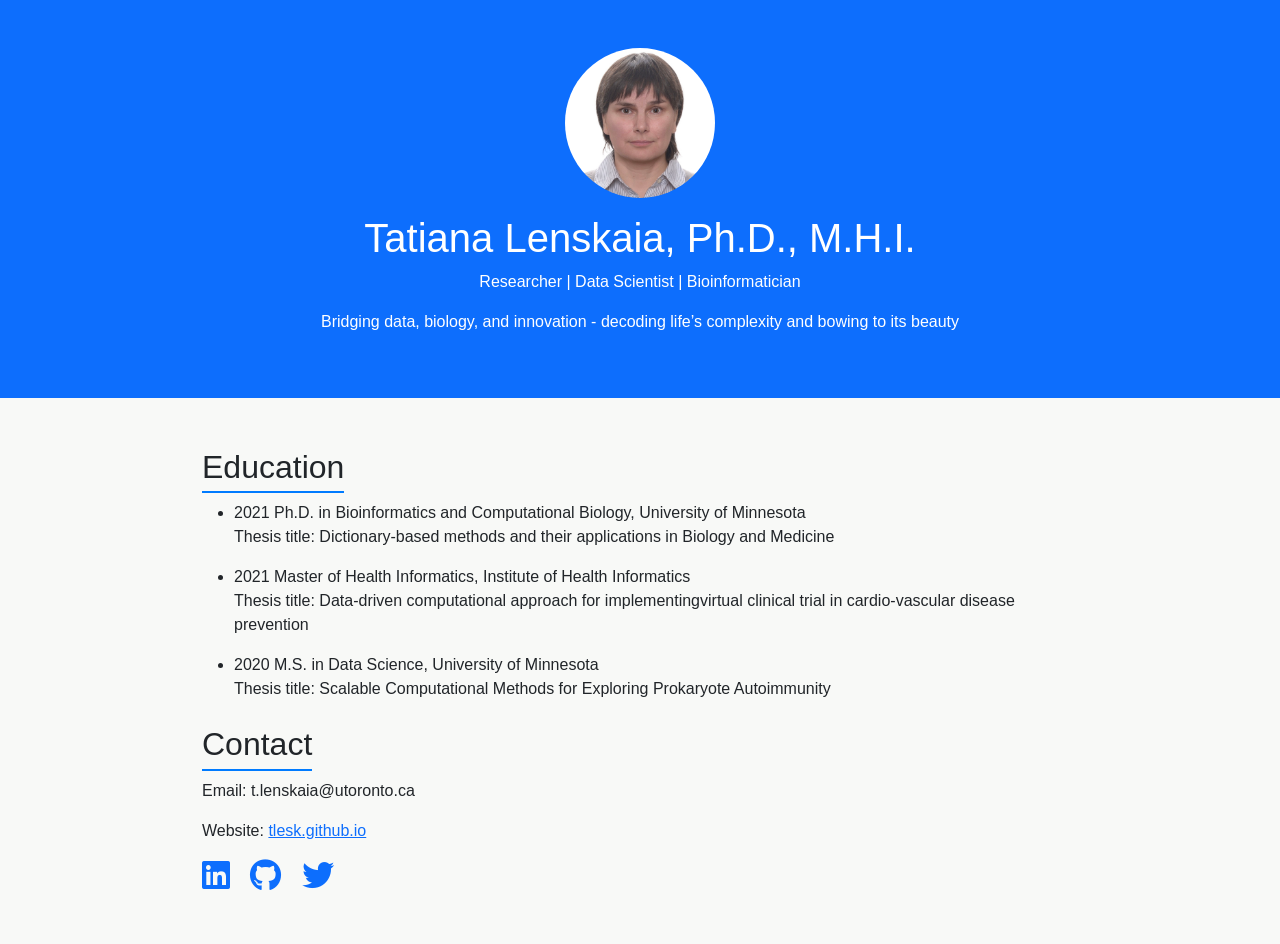
==== edu.html @ b271a707 "Update edu.html" ====
<!DOCTYPE html>
<html lang="en">
<head>
    <meta charset="UTF-8">
    <meta name="viewport" content="width=device-width, initial-scale=1.0">
    <title>Research CV</title>
    <link rel="stylesheet" href="https://cdnjs.cloudflare.com/ajax/libs/bootstrap/5.3.0/css/bootstrap.min.css">
    <link rel="stylesheet" href="https://cdnjs.cloudflare.com/ajax/libs/font-awesome/6.4.2/css/all.min.css">
    <style>
        body {
            font-family: 'Arial', sans-serif;
            background-color: #f8f9f7;
        }
        .container {
            max-width: 900px;
            margin: 50px auto;
        }
        .profile-img {
            width: 150px;
            height: 150px;
            border-radius: 50%;
            object-fit: cover;
        }
        .section-title {
            border-bottom: 2px solid #007bff;
            display: inline-block;
            padding-bottom: 5px;
        }
    </style>
</head>
<body>
    <header class="bg-primary text-white text-center py-5">
        <img src="tl_image.jpg" alt="Profile Image" class="profile-img">
        <h1 class="mt-3">Tatiana Lenskaia, Ph.D., M.H.I.</h1>
        <p>Researcher | Data Scientist | Bioinformatician</p>
	<p></>
	<p>Bridging data, biology, and innovation - decoding life’s complexity and bowing to its beauty</p>
    </header>
    
    <div class="container">
      <!--
        <section class="mt-4">
            <h2 class="section-title">About Me</h2>
            <p>Experienced Data Scientist and Bioinformatician with a strong interest in uncovering patterns in biomedical data through computation. My work experience spans computational biology, virology, plant pathology, multiomics, mathematics, computer science,  artificial intelligence, and health informatics, always driven by curiosity and a passion for interdisciplinary collaboration. Teaching computer science and bioinformatics has been just as rewarding as research - I enjoy making complex concepts approachable and engaging and inspiring others to experience and explore diverse facets of  life and science.</p>
        </section>
    -->
        <section class="mt-4">
            <h2 class="section-title">Education</h2>
            <ul>
                <li>2021 Ph.D. in Bioinformatics and Computational Biology, University of Minnesota</li>
		<p>Thesis title: Dictionary-based methods and their applications in Biology and Medicine</p>
		<p></p>
            	<li>2021 Master of Health Informatics, Institute of Health Informatics</li>
		<p>Thesis title: Data-driven computational approach for implementingvirtual clinical trial in cardio-vascular disease prevention</p>
		<p></p>
            	<li>2020 M.S. in Data Science, University of Minnesota</li>
		<p>Thesis title: Scalable Computational Methods for Exploring Prokaryote Autoimmunity</p>
		<p></p>
            </ul>
        </section>
        <!--
        <section class="mt-4">
            <h2 class="section-title">Curriculum Vitae</h2>
            <ul>
		            <li><a href="#">Work experience</a></li>
                <li><a href="#">Publications</a></li>
                <li><a href="#">Education</a></li>
            </ul>
        </section>
        -->
        <section class="mt-4">
            <h2 class="section-title">Contact</h2>
            <p>Email: t.lenskaia@utoronto.ca</p>
            <p>Website: <a href="https://tlensk.github.io/">tlesk.github.io</a></p>
            <p>
                <a href="https://www.linkedin.com/in/tilenskaya/" class="me-3"><i class="fab fa-linkedin fa-2x"></i></a>
                <a href="https://github.com/tlensk" class="me-3"><i class="fab fa-github fa-2x"></i></a>
                <a href="#"><i class="fab fa-twitter fa-2x"></i></a>
            </p>
        </section>
    </div>
</body>
</html>
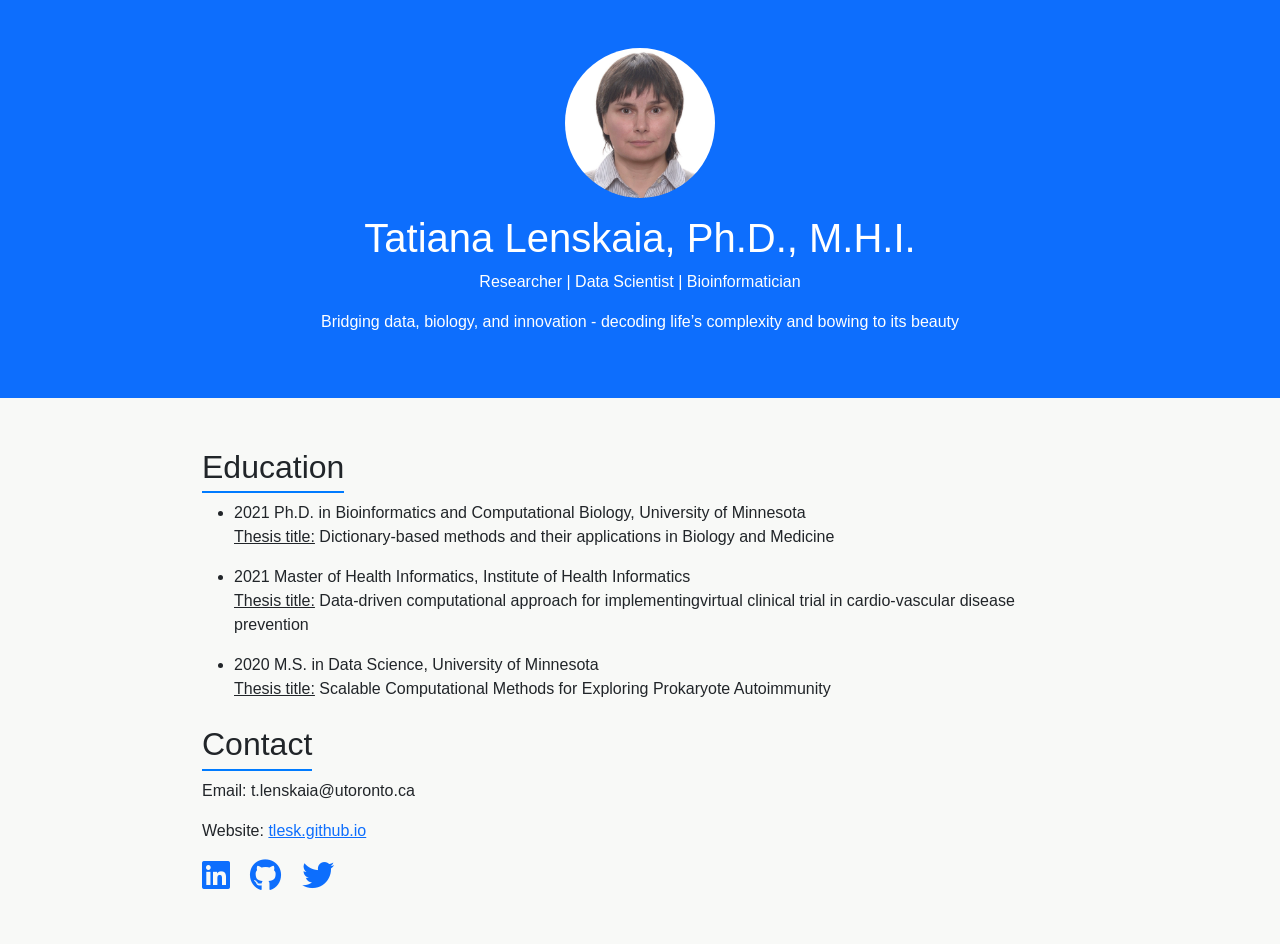
==== commit 119990a8: "Update edu.html" ====
--- a/edu.html
+++ b/edu.html
@@ -48,13 +48,13 @@
             <h2 class="section-title">Education</h2>
             <ul>
                 <li>2021 Ph.D. in Bioinformatics and Computational Biology, University of Minnesota</li>
-		<p>Thesis title: Dictionary-based methods and their applications in Biology and Medicine</p>
+		<p><u>Thesis title:</u> Dictionary-based methods and their applications in Biology and Medicine</p>
 		<p></p>
             	<li>2021 Master of Health Informatics, Institute of Health Informatics</li>
-		<p>Thesis title: Data-driven computational approach for implementingvirtual clinical trial in cardio-vascular disease prevention</p>
+		<p><u>Thesis title:</u> Data-driven computational approach for implementingvirtual clinical trial in cardio-vascular disease prevention</p>
 		<p></p>
             	<li>2020 M.S. in Data Science, University of Minnesota</li>
-		<p>Thesis title: Scalable Computational Methods for Exploring Prokaryote Autoimmunity</p>
+		<p><u>Thesis title:</u> Scalable Computational Methods for Exploring Prokaryote Autoimmunity</p>
 		<p></p>
             </ul>
         </section>
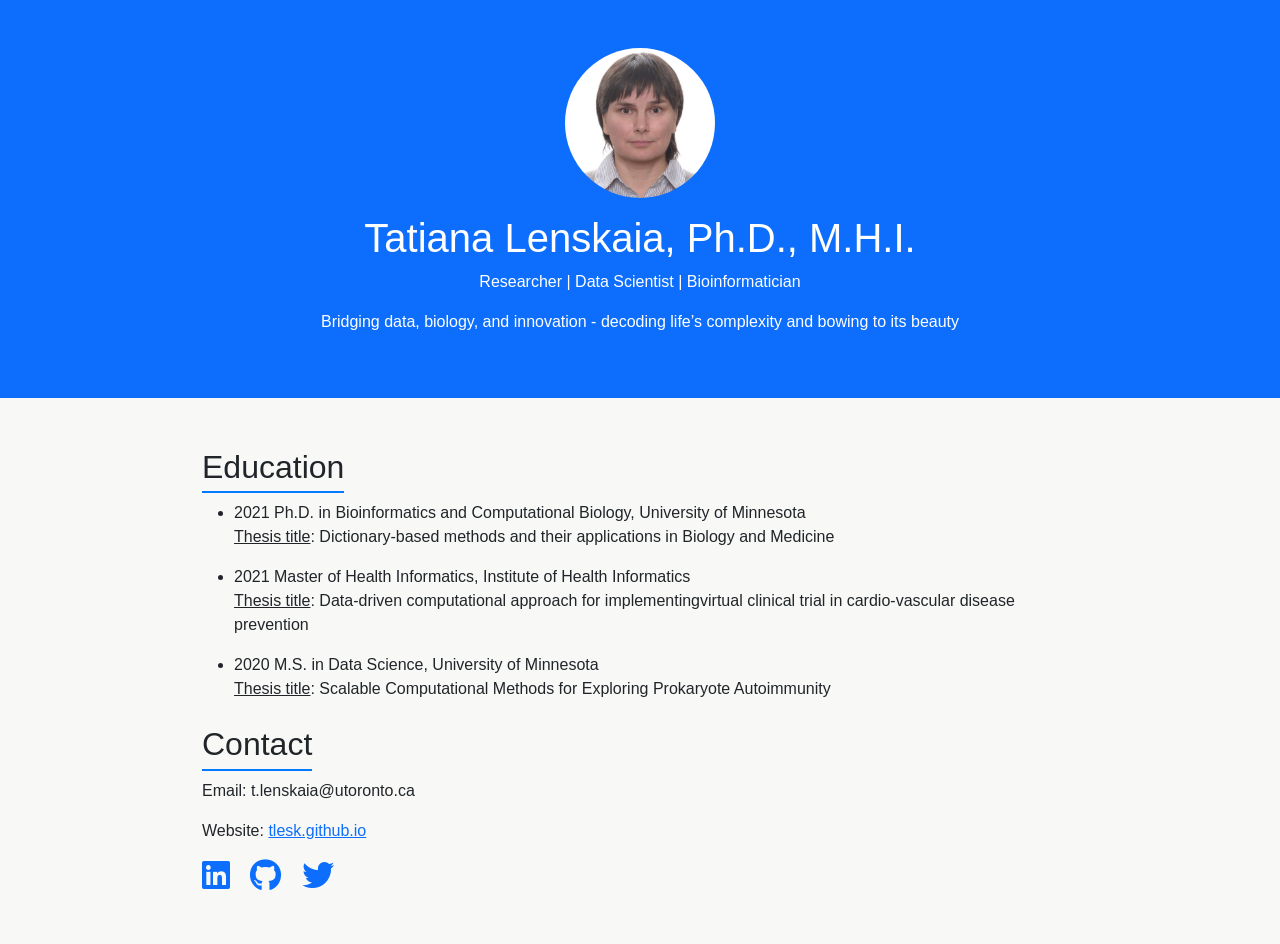
==== commit 2c413007: "Update edu.html" ====
--- a/edu.html
+++ b/edu.html
@@ -48,13 +48,13 @@
             <h2 class="section-title">Education</h2>
             <ul>
                 <li>2021 Ph.D. in Bioinformatics and Computational Biology, University of Minnesota</li>
-		<p><u>Thesis title:</u> Dictionary-based methods and their applications in Biology and Medicine</p>
+		<p><u>Thesis title</u>: Dictionary-based methods and their applications in Biology and Medicine</p>
 		<p></p>
             	<li>2021 Master of Health Informatics, Institute of Health Informatics</li>
-		<p><u>Thesis title:</u> Data-driven computational approach for implementingvirtual clinical trial in cardio-vascular disease prevention</p>
+		<p><u>Thesis title</u>: Data-driven computational approach for implementingvirtual clinical trial in cardio-vascular disease prevention</p>
 		<p></p>
             	<li>2020 M.S. in Data Science, University of Minnesota</li>
-		<p><u>Thesis title:</u> Scalable Computational Methods for Exploring Prokaryote Autoimmunity</p>
+		<p><u>Thesis title</u>: Scalable Computational Methods for Exploring Prokaryote Autoimmunity</p>
 		<p></p>
             </ul>
         </section>
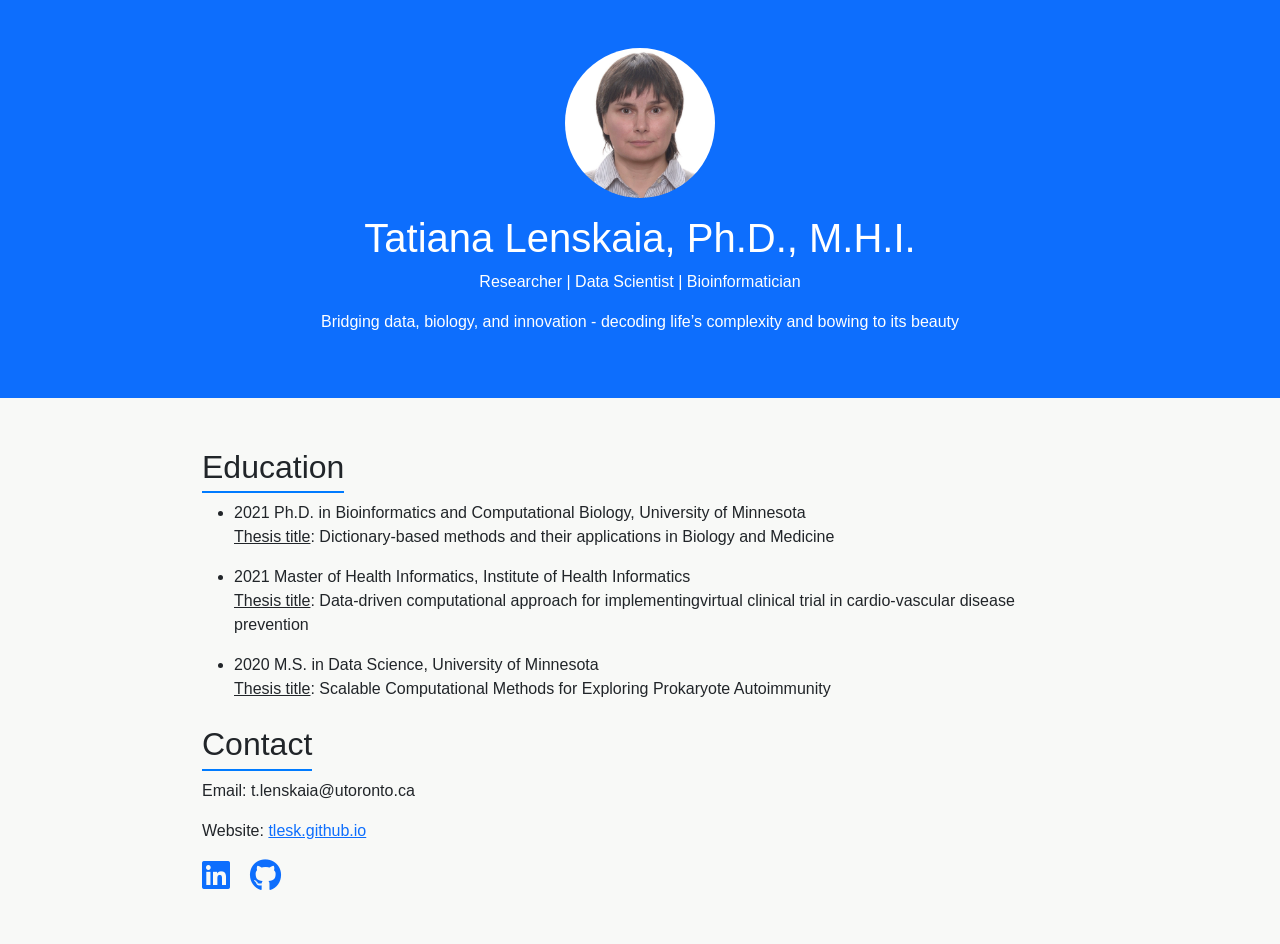
==== commit 354f577f: "Update edu.html" ====
--- a/edu.html
+++ b/edu.html
@@ -30,7 +30,7 @@
 </head>
 <body>
     <header class="bg-primary text-white text-center py-5">
-        <img src="tl_image.jpg" alt="Profile Image" class="profile-img">
+        <a href="https://tlensk.github.io/"><img src="tl_image.jpg" alt="Profile Image" class="profile-img"></a>
         <h1 class="mt-3">Tatiana Lenskaia, Ph.D., M.H.I.</h1>
         <p>Researcher | Data Scientist | Bioinformatician</p>
 	<p></>
@@ -73,9 +73,9 @@
             <p>Email: t.lenskaia@utoronto.ca</p>
             <p>Website: <a href="https://tlensk.github.io/">tlesk.github.io</a></p>
             <p>
-                <a href="https://www.linkedin.com/in/tilenskaya/" class="me-3"><i class="fab fa-linkedin fa-2x"></i></a>
+                <a href="https://www.linkedin.com/in/tlensk" class="me-3"><i class="fab fa-linkedin fa-2x"></i></a>
                 <a href="https://github.com/tlensk" class="me-3"><i class="fab fa-github fa-2x"></i></a>
-                <a href="#"><i class="fab fa-twitter fa-2x"></i></a>
+                <!-- <a href="#"><i class="fab fa-twitter fa-2x"></i></a> -->
             </p>
         </section>
     </div>
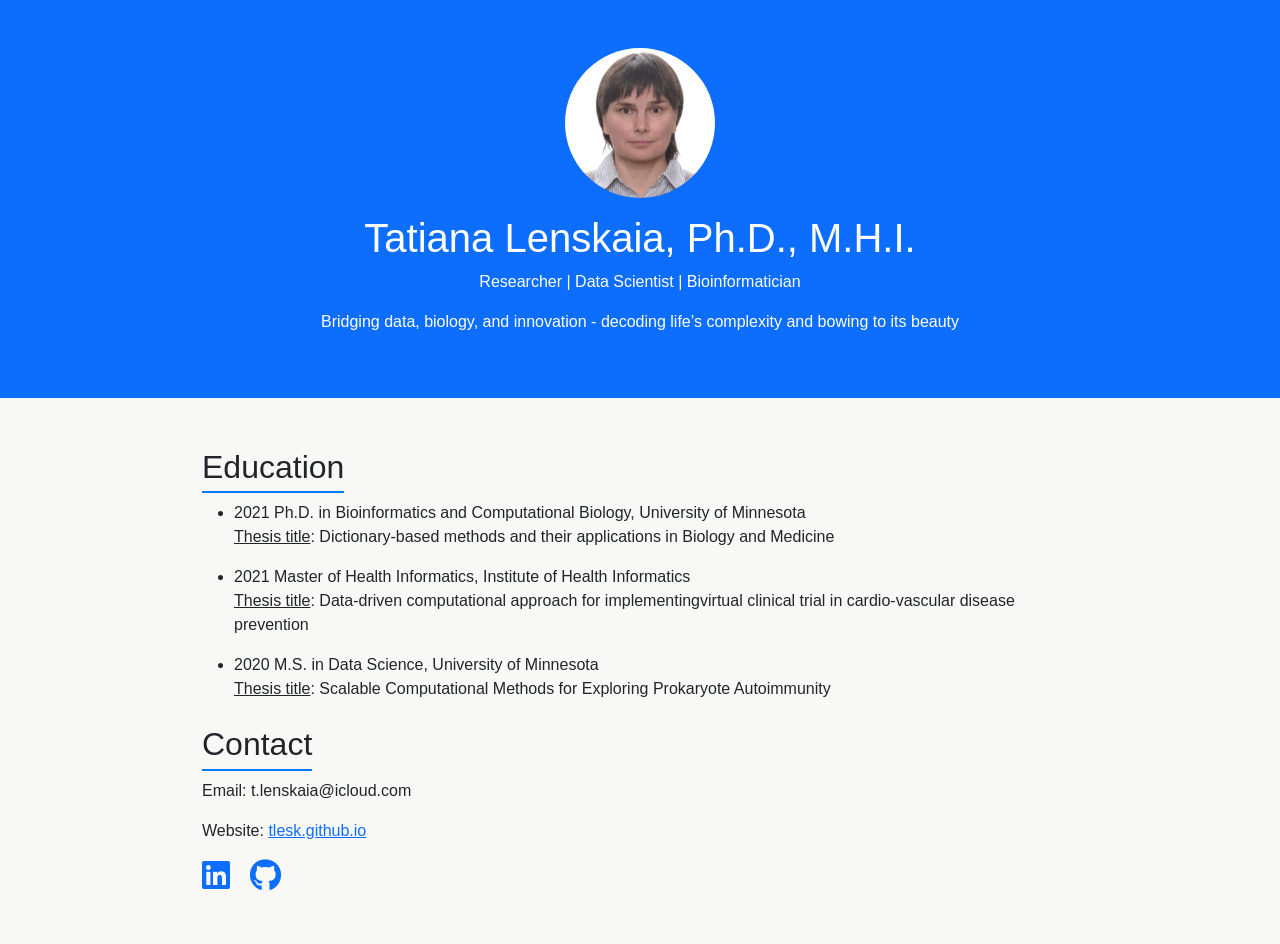
==== commit cb6b8c89: "Update edu.html" ====
--- a/edu.html
+++ b/edu.html
@@ -70,10 +70,10 @@
         -->
         <section class="mt-4">
             <h2 class="section-title">Contact</h2>
-            <p>Email: t.lenskaia@utoronto.ca</p>
+            <p>Email: t.lenskaia@icloud.com</p>
             <p>Website: <a href="https://tlensk.github.io/">tlesk.github.io</a></p>
             <p>
-                <a href="https://www.linkedin.com/in/tlensk" class="me-3"><i class="fab fa-linkedin fa-2x"></i></a>
+                <a href="https://www.linkedin.com/in/tlensk/" class="me-3"><i class="fab fa-linkedin fa-2x"></i></a>
                 <a href="https://github.com/tlensk" class="me-3"><i class="fab fa-github fa-2x"></i></a>
                 <!-- <a href="#"><i class="fab fa-twitter fa-2x"></i></a> -->
             </p>
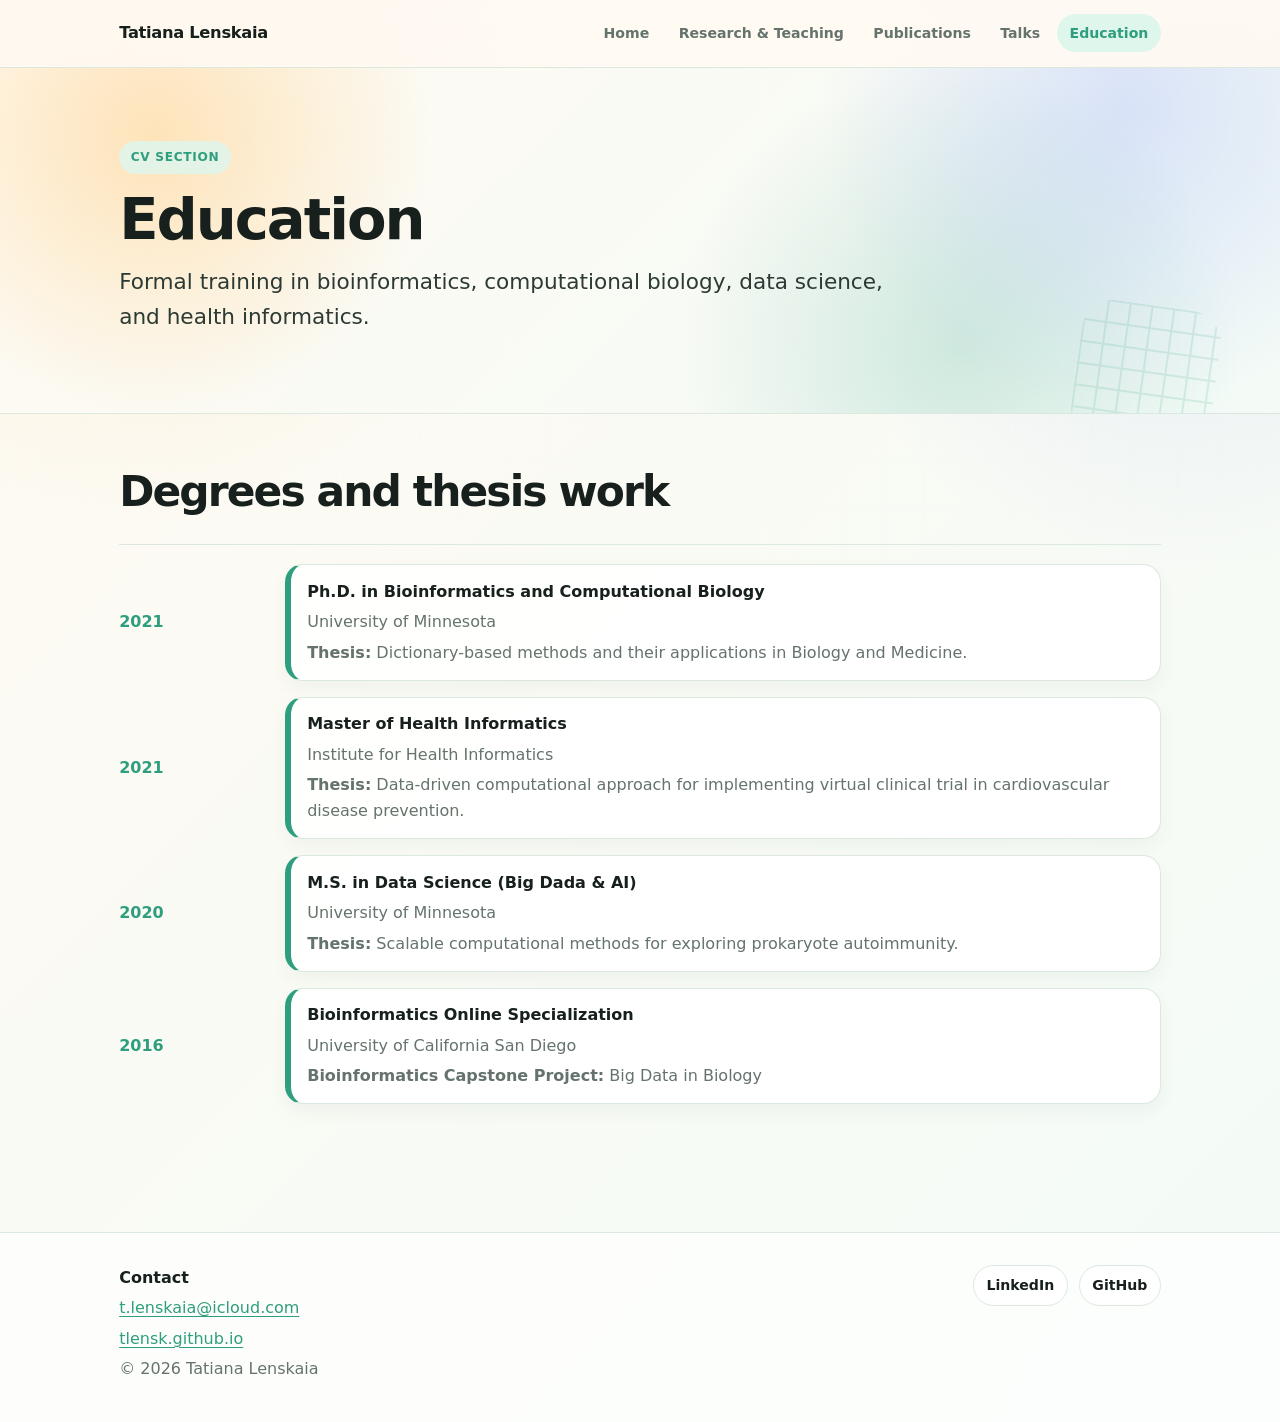
==== commit 77e938f2: "Replace website with new version" ====
--- a/edu.html
+++ b/edu.html
@@ -1,83 +1,86 @@
 <!DOCTYPE html>
 <html lang="en">
 <head>
-    <meta charset="UTF-8">
-    <meta name="viewport" content="width=device-width, initial-scale=1.0">
-    <title>Research CV</title>
-    <link rel="stylesheet" href="https://cdnjs.cloudflare.com/ajax/libs/bootstrap/5.3.0/css/bootstrap.min.css">
-    <link rel="stylesheet" href="https://cdnjs.cloudflare.com/ajax/libs/font-awesome/6.4.2/css/all.min.css">
-    <style>
-        body {
-            font-family: 'Arial', sans-serif;
-            background-color: #f8f9f7;
-        }
-        .container {
-            max-width: 900px;
-            margin: 50px auto;
-        }
-        .profile-img {
-            width: 150px;
-            height: 150px;
-            border-radius: 50%;
-            object-fit: cover;
-        }
-        .section-title {
-            border-bottom: 2px solid #007bff;
-            display: inline-block;
-            padding-bottom: 5px;
-        }
-    </style>
+  <meta charset="UTF-8">
+  <meta name="viewport" content="width=device-width, initial-scale=1.0">
+  <meta name="description" content="Education and thesis work of Tatiana Lenskaia, Ph.D., M.H.I.">
+  <title>Education | Tatiana Lenskaia</title>
+  <link rel="stylesheet" href="assets/css/style.css">
 </head>
 <body>
-    <header class="bg-primary text-white text-center py-5">
-        <a href="https://tlensk.github.io/"><img src="tl_image.jpg" alt="Profile Image" class="profile-img"></a>
-        <h1 class="mt-3">Tatiana Lenskaia, Ph.D., M.H.I.</h1>
-        <p>Researcher | Data Scientist | Bioinformatician</p>
-	<p></>
-	<p>Bridging data, biology, and innovation - decoding life’s complexity and bowing to its beauty</p>
-    </header>
-    
-    <div class="container">
-      <!--
-        <section class="mt-4">
-            <h2 class="section-title">About Me</h2>
-            <p>Experienced Data Scientist and Bioinformatician with a strong interest in uncovering patterns in biomedical data through computation. My work experience spans computational biology, virology, plant pathology, multiomics, mathematics, computer science,  artificial intelligence, and health informatics, always driven by curiosity and a passion for interdisciplinary collaboration. Teaching computer science and bioinformatics has been just as rewarding as research - I enjoy making complex concepts approachable and engaging and inspiring others to experience and explore diverse facets of  life and science.</p>
-        </section>
-    -->
-        <section class="mt-4">
-            <h2 class="section-title">Education</h2>
-            <ul>
-                <li>2021 Ph.D. in Bioinformatics and Computational Biology, University of Minnesota</li>
-		<p><u>Thesis title</u>: Dictionary-based methods and their applications in Biology and Medicine</p>
-		<p></p>
-            	<li>2021 Master of Health Informatics, Institute of Health Informatics</li>
-		<p><u>Thesis title</u>: Data-driven computational approach for implementingvirtual clinical trial in cardio-vascular disease prevention</p>
-		<p></p>
-            	<li>2020 M.S. in Data Science, University of Minnesota</li>
-		<p><u>Thesis title</u>: Scalable Computational Methods for Exploring Prokaryote Autoimmunity</p>
-		<p></p>
-            </ul>
-        </section>
-        <!--
-        <section class="mt-4">
-            <h2 class="section-title">Curriculum Vitae</h2>
-            <ul>
-		            <li><a href="#">Work experience</a></li>
-                <li><a href="#">Publications</a></li>
-                <li><a href="#">Education</a></li>
-            </ul>
-        </section>
-        -->
-        <section class="mt-4">
-            <h2 class="section-title">Contact</h2>
-            <p>Email: t.lenskaia@icloud.com</p>
-            <p>Website: <a href="https://tlensk.github.io/">tlesk.github.io</a></p>
-            <p>
-                <a href="https://www.linkedin.com/in/tlensk/" class="me-3"><i class="fab fa-linkedin fa-2x"></i></a>
-                <a href="https://github.com/tlensk" class="me-3"><i class="fab fa-github fa-2x"></i></a>
-                <!-- <a href="#"><i class="fab fa-twitter fa-2x"></i></a> -->
-            </p>
-        </section>
+  <a class="skip-link" href="#main">Skip to content</a>
+  <nav class="site-nav" aria-label="Main navigation">
+    <div class="nav-inner">
+      <a class="brand" href="index.html">Tatiana Lenskaia</a>
+      <div class="nav-links">
+        <a href="index.html">Home</a>
+        <a href="work.html">Research & Teaching</a>
+        <a href="pubs.html">Publications</a>
+        <a href="talks.html">Talks</a>
+        <a href="edu.html" aria-current="page">Education</a>
+      </div>
     </div>
+  </nav>
+
+  <header class="page-hero">
+    <div class="page-hero-inner">
+      <p class="eyebrow">CV section</p>
+      <h1>Education</h1>
+      <p class="lede">Formal training in bioinformatics, computational biology, data science, and health informatics.</p>
+    </div>
+  </header>
+
+  <main id="main">
+    <section class="section" aria-labelledby="education-title">
+      <div class="section-header"><h2 id="education-title">Degrees and thesis work</h2>
+      <!--<p>Each degree is presented with its thesis topic to clarify the intellectual trajectory.</p>--></div>
+      <ol class="timeline">
+        <li>
+          <span class="date">2021</span>
+          <div class="body">
+            <strong>Ph.D. in Bioinformatics and Computational Biology</strong>
+            <p>University of Minnesota</p>
+            <p><strong>Thesis:</strong> Dictionary-based methods and their applications in Biology and Medicine.</p>
+          </div>
+        </li>
+        <li>
+          <span class="date">2021</span>
+          <div class="body">
+            <strong>Master of Health Informatics</strong>
+            <p>Institute for Health Informatics</p>
+            <p><strong>Thesis:</strong> Data-driven computational approach for implementing virtual clinical trial in cardiovascular disease prevention.</p>
+          </div>
+        </li>
+        <li>
+          <span class="date">2020</span>
+          <div class="body">
+            <strong>M.S. in Data Science (Big Dada & AI)</strong>
+            <p>University of Minnesota</p>
+            <p><strong>Thesis:</strong> Scalable computational methods for exploring prokaryote autoimmunity.</p>
+          </div>
+        </li>
+        <li>
+          <span class="date">2016</span>
+          <div class="body">
+            <strong>Bioinformatics Online Specialization</strong>
+            <p>University of California San Diego</p>
+            <p><strong>Bioinformatics Capstone Project:</strong> Big Data in Biology</p>
+          </div>
+        </li>
+
+
+
+
+      </ol>
+    </section>
+  </main>
+
+  <footer class="site-footer">
+    <div class="footer-inner">
+      <div><strong>Contact</strong><p><a href="mailto:t.lenskaia@icloud.com">t.lenskaia@icloud.com</a></p><p><a href="https://tlensk.github.io/">tlensk.github.io</a></p><p>© <span data-year></span> Tatiana Lenskaia</p></div>
+      <div class="social-links" aria-label="Social links"><a href="https://www.linkedin.com/in/tlensk/">LinkedIn</a><a href="https://github.com/tlensk">GitHub</a></div>
+    </div>
+  </footer>
+  <script src="assets/js/main.js"></script>
 </body>
 </html>
--- a/assets/css/style.css
+++ b/assets/css/style.css
@@ -0,0 +1,734 @@
+:root {
+  --bg: #fffaf2;
+  --surface: #ffffff;
+  --surface-soft: #f3fbf7;
+  --ink: #17201d;
+  --muted: #65736d;
+  --line: #dce8df;
+  --line-strong: #b9d3c4;
+  --accent: #2f9e7e;
+  --accent-2: #ffb84d;
+  --accent-3: #6c8cff;
+  --accent-soft: #dff6ec;
+  --accent-warm-soft: #fff0c7;
+  --accent-blue-soft: #e6ecff;
+  --code: #f7efe2;
+  --shadow: 0 18px 45px rgba(33, 66, 51, 0.10);
+  --shadow-soft: 0 10px 24px rgba(33, 66, 51, 0.07);
+  --radius: 26px;
+  --max: 1080px;
+}
+
+* { box-sizing: border-box; }
+
+html { scroll-behavior: smooth; }
+
+body {
+  margin: 0;
+  font-family: Inter, ui-sans-serif, system-ui, -apple-system, BlinkMacSystemFont, "Segoe UI", sans-serif;
+  color: var(--ink);
+  background:
+    radial-gradient(circle at 10% 10%, rgba(255, 184, 77, 0.16), transparent 24rem),
+    radial-gradient(circle at 92% 16%, rgba(108, 140, 255, 0.12), transparent 22rem),
+    linear-gradient(135deg, var(--bg) 0%, var(--surface-soft) 100%);
+  line-height: 1.65;
+}
+
+body::before {
+  content: "";
+  position: fixed;
+  inset: 0;
+  pointer-events: none;
+  background:
+    linear-gradient(90deg, rgba(47, 158, 126, 0.055) 1px, transparent 1px),
+    linear-gradient(rgba(47, 158, 126, 0.045) 1px, transparent 1px);
+  background-size: 42px 42px;
+  mask-image: linear-gradient(to bottom, rgba(0,0,0,0.55), transparent 72%);
+  z-index: -1;
+}
+
+a {
+  color: var(--accent);
+  text-decoration-thickness: 1px;
+  text-underline-offset: 0.18em;
+}
+
+a:hover { color: #24775f; }
+
+img { max-width: 100%; }
+
+.skip-link {
+  position: absolute;
+  left: -999px;
+  top: 0;
+  background: var(--ink);
+  color: white;
+  padding: 0.7rem 1rem;
+  z-index: 100;
+}
+
+.skip-link:focus { left: 1rem; top: 1rem; }
+
+.site-nav {
+  position: sticky;
+  top: 0;
+  z-index: 10;
+  border-bottom: 1px solid var(--line);
+  background: rgba(255, 250, 242, 0.86);
+  backdrop-filter: blur(14px);
+}
+
+.nav-inner {
+  max-width: var(--max);
+  margin: 0 auto;
+  padding: 0.9rem 1.2rem;
+  display: flex;
+  gap: 1rem;
+  justify-content: space-between;
+  align-items: center;
+}
+
+.brand {
+  color: var(--ink);
+  font-size: 1.02rem;
+  font-weight: 850;
+  letter-spacing: -0.02em;
+  text-decoration: none;
+  white-space: nowrap;
+}
+/*
+.brand::before {
+  content: "";
+  display: inline-block;
+  width: 0.72rem;
+  height: 0.72rem;
+  margin-right: 0.48rem;
+  border-radius: 50%;
+  background: linear-gradient(135deg, var(--accent), var(--accent-3));
+  box-shadow: 0 0 0 5px rgba(47, 158, 126, 0.12);
+}
+*/
+.nav-links {
+  display: flex;
+  flex-wrap: wrap;
+  justify-content: flex-end;
+  gap: 0.28rem;
+}
+
+.nav-links a {
+  color: var(--muted);
+  padding: 0.46rem 0.78rem;
+  border-radius: 999px;
+  text-decoration: none;
+  font-size: 0.88rem;
+  font-weight: 700;
+}
+
+.nav-links a:hover,
+.nav-links a[aria-current="page"] {
+  color: var(--accent);
+  background: var(--accent-soft);
+}
+
+.hero,
+.page-hero {
+  position: relative;
+  overflow: hidden;
+  border-bottom: 1px solid var(--line);
+  background:
+    radial-gradient(circle at 12% 20%, rgba(255, 184, 77, 0.35), transparent 24%),
+    radial-gradient(circle at 88% 12%, rgba(108, 140, 255, 0.22), transparent 26%),
+    radial-gradient(circle at 75% 80%, rgba(47, 158, 126, 0.20), transparent 28%),
+    linear-gradient(135deg, #fffaf2 0%, #f3fbf7 100%);
+}
+
+.hero::after,
+.page-hero::after {
+  content: "";
+  position: absolute;
+  right: 5%;
+  bottom: -32px;
+  width: 140px;
+  height: 140px;
+  background:
+    linear-gradient(90deg, var(--accent) 2px, transparent 2px),
+    linear-gradient(var(--accent) 2px, transparent 2px);
+  background-size: 22px 22px;
+  opacity: 0.14;
+  border-radius: 32px;
+  transform: rotate(8deg);
+}
+
+.hero-inner,
+.page-hero-inner,
+main,
+.footer-inner {
+  max-width: var(--max);
+  margin: 0 auto;
+  padding-left: 1.2rem;
+  padding-right: 1.2rem;
+}
+
+.hero-inner {
+  min-height: 58vh;
+  padding-top: 4.2rem;
+  padding-bottom: 4rem;
+  display: grid;
+  grid-template-columns: minmax(0, 1.8fr) minmax(200px, 0.4fr);
+  gap: 2rem;
+  align-items: center;
+  position: relative;
+  z-index: 1;
+}
+
+.page-hero-inner {
+  padding-top: 4.6rem;
+  padding-bottom: 3.4rem;
+  position: relative;
+  z-index: 1;
+}
+
+.eyebrow,
+.kicker-pill {
+  display: inline-flex;
+  align-items: center;
+  gap: 0.4rem;
+  margin: 0 0 1rem;
+  color: var(--accent);
+  background: rgba(223, 246, 236, 0.86);
+  padding: 0.38rem 0.72rem;
+  border-radius: 999px;
+  font-size: 0.76rem;
+  font-weight: 850;
+  letter-spacing: 0.055em;
+  text-transform: uppercase;
+}
+
+h1,
+h2,
+h3 {
+  line-height: 1.08;
+  margin-top: 0;
+  letter-spacing: -0.045em;
+}
+
+h1 {
+  font-weight: 850;
+  font-size: clamp(3rem, 7vw, 6.4rem);
+  margin-bottom: 1rem;
+}
+
+/* Homepage title. This targets <header class="hero">, not only .page-hero. */
+.hero h1 {
+  font-size: 3rem;
+  line-height: 1.85;
+  letter-spacing: -0.02em;
+  white-space: nowrap;
+  margin-bottom: 0.85rem;
+}
+
+/* Inner-page titles can remain larger than the homepage name. */
+.page-hero h1 {
+  font-size: clamp(2.2rem, 4.5vw, 3.6rem);
+  line-height: 1.05;
+  letter-spacing: -0.035em;
+  margin-bottom: 0.85rem;
+}
+
+h2 {
+  font-weight: 820;
+  font-size: clamp(1.7rem, 4vw, 2.65rem);
+  margin-bottom: 1rem;
+}
+
+h3 {
+  font-size: 1.08rem;
+  margin-bottom: 0.35rem;
+}
+
+.lede {
+  max-width: 780px;
+  font-size: clamp(1.1rem, 2vw, 1.35rem);
+  color: #2d3a34;
+  margin: 0 0 1.5rem;
+}
+
+.tagline {
+  max-width: 720px;
+  color: var(--muted);
+  margin: 0;
+}
+
+
+
+.hero-actions {
+  display: flex;
+  flex-wrap: wrap;
+  gap: 0.72rem;
+  margin-top: 2rem;
+}
+
+.hero-visual {
+  position: relative;
+  display: grid;
+  gap: 1rem;
+  align-items: start;
+  justify-items: center;
+}
+
+.portrait-card {
+  margin: 0;
+  background: linear-gradient(135deg, #ffffff, #f3fbf7);
+  border: 1px solid var(--line);
+  border-radius: 26px;
+  padding: 0.55rem;
+  box-shadow: var(--shadow);
+  transform: rotate(1.2deg);
+}
+
+.hero-photo {
+  display: block;
+  width: 100%;
+  max-width: 260px;
+  aspect-ratio: 4 / 5;
+  object-fit: cover;
+  object-position: 58% 42%;
+  border-radius: 18px;
+}
+
+.portrait-card figcaption {
+  margin: 0.6rem 0.25rem 0.2rem;
+  color: var(--muted);
+  font-size: 0.72rem;
+  line-height: 1.3;
+  max-width: 250px;
+}
+
+.mini-card-stack {
+  display: grid;
+  gap: 0.55rem;
+  margin-top: -0.2rem;
+  width: min(100%, 260px);
+}
+
+.mini-card {
+  display: grid;
+  gap: 0.18rem;
+  padding: 0.78rem 0.9rem;
+  border-radius: 18px;
+  box-shadow: 0 12px 28px rgba(33, 66, 51, 0.08);
+  border: 1px solid rgba(255, 255, 255, 0.7);
+}
+
+.mini-card-title {
+  display: block;
+  color: var(--ink);
+  font-size: 0.86rem;
+  font-weight: 850;
+  line-height: 1.15;
+}
+
+.mini-card-subtitle {
+  display: block;
+  color: var(--muted);
+  font-size: 0.68rem;
+  font-weight: 650;
+  line-height: 1.25;
+}
+
+
+.card-green {
+  background: #dff6ec;
+  transform: rotate(-1.5deg);
+}
+
+.card-yellow {
+  background: #fff0c7;
+  transform: translateX(16px) rotate(1deg);
+}
+
+.card-blue {
+  background: #e6ecff;
+  transform: rotate(-0.8deg);
+}
+
+.button {
+  display: inline-flex;
+  align-items: center;
+  justify-content: center;
+  gap: 0.35rem;
+  min-height: 2.8rem;
+  padding: 0.72rem 1.05rem;
+  border: 1px solid var(--line);
+  border-radius: 999px;
+  color: var(--ink);
+  background: var(--surface);
+  text-decoration: none;
+  font-weight: 800;
+  font-size: 0.9rem;
+  box-shadow: 0 8px 18px rgba(33, 66, 51, 0.055);
+  transition: transform 160ms ease, box-shadow 160ms ease, background 160ms ease;
+}
+
+.button.primary {
+  background: var(--accent);
+  color: white;
+  border-color: var(--accent);
+}
+
+.button:hover {
+  transform: translateY(-2px);
+  box-shadow: var(--shadow-soft);
+}
+
+:focus-visible {
+  outline: 3px solid rgba(47, 158, 126, 0.42);
+  outline-offset: 3px;
+}
+
+@media (prefers-reduced-motion: reduce) {
+  html { scroll-behavior: auto; }
+
+  *,
+  *::before,
+  *::after {
+    transition-duration: 0.01ms !important;
+    animation-duration: 0.01ms !important;
+    animation-iteration-count: 1 !important;
+  }
+}
+
+main {
+  padding-top: 3.4rem;
+  padding-bottom: 4rem;
+}
+
+.section { margin-bottom: 4rem; }
+
+.section-header {
+  display: flex;
+  justify-content: space-between;
+  gap: 1.2rem;
+  align-items: end;
+  margin-bottom: 1.2rem;
+  border-bottom: 1px solid var(--line);
+  padding-bottom: 0.85rem;
+}
+
+.section-header p {
+  max-width: 560px;
+  margin: 0;
+  color: var(--muted);
+}
+
+.grid { display: grid; gap: 1rem; }
+.grid.three { grid-template-columns: repeat(3, minmax(0, 1fr)); }
+.grid.two { grid-template-columns: repeat(2, minmax(0, 1fr)); }
+.grid.four { grid-template-columns: 1fr; }
+
+.card,
+.cv-item,
+.publication,
+.talk-item {
+  background: rgba(255, 255, 255, 0.86);
+  border: 1px solid var(--line);
+  border-radius: var(--radius);
+  padding: 1.2rem;
+  box-shadow: var(--shadow-soft);
+}
+
+.card:nth-child(3n + 1) { border-top: 6px solid var(--accent); }
+.card:nth-child(3n + 2) { border-top: 6px solid var(--accent-2); }
+.card:nth-child(3n + 3) { border-top: 6px solid var(--accent-3); }
+
+.card p,
+.cv-item p,
+.publication p,
+.talk-item p {
+  margin: 0.35rem 0 0;
+  color: var(--muted);
+}
+
+.card .kicker,
+.cv-item .date,
+.publication .meta,
+.talk-item .meta {
+  display: inline-flex;
+  width: fit-content;
+  margin-bottom: 0.55rem;
+  color: var(--accent);
+  background: var(--accent-soft);
+  border-radius: 999px;
+  padding: 0.22rem 0.58rem;
+  font-size: 0.72rem;
+  font-weight: 850;
+  letter-spacing: 0.07em;
+  text-transform: uppercase;
+}
+
+.compact-list {
+  list-style: none;
+  padding: 0;
+  margin: 0;
+  display: grid;
+  grid-template-columns: repeat(2, minmax(0, 1fr));
+  gap: 0.85rem;
+}
+
+.compact-list li {
+  position: relative;
+  background: var(--surface);
+  border: 1px solid var(--line);
+  border-radius: 20px;
+  padding: 0.9rem 1rem 0.9rem 2.4rem;
+  box-shadow: 0 8px 18px rgba(33, 66, 51, 0.045);
+}
+
+.compact-list li::before {
+  content: "";
+  position: absolute;
+  left: 1rem;
+  top: 50%;
+  transform: translateY(-50%);
+  width: 0.56rem;
+  height: 0.56rem;
+  border-radius: 50%;
+  background: linear-gradient(135deg, var(--accent-2), var(--accent));
+}
+
+.timeline {
+  list-style: none;
+  padding: 0;
+  margin: 0;
+  display: grid;
+  gap: 1rem;
+}
+
+.timeline li {
+  display: grid;
+  grid-template-columns: 150px minmax(0, 1fr);
+  gap: 1rem;
+  align-items: center;
+}
+
+.timeline .date {
+  color: var(--accent);
+  font-weight: 850;
+  font-size: 1rem;
+}
+
+.timeline .body {
+  background: rgba(255, 255, 255, 0.84);
+  border: 1px solid var(--line);
+  border-left: 6px solid var(--accent);
+  border-radius: 18px;
+  padding: 0.85rem 1rem;
+  box-shadow: 0 8px 18px rgba(33, 66, 51, 0.045);
+}
+
+.timeline p {
+  margin: 0.25rem 0 0;
+  color: var(--muted);
+}
+
+.publication-list,
+.talk-list {
+  list-style: none;
+  padding: 0;
+  margin: 0;
+  display: grid;
+  gap: 0.9rem;
+}
+
+.publication strong,
+.talk-item strong { display: block; }
+
+.links {
+  display: flex;
+  flex-wrap: wrap;
+  gap: 0.45rem;
+  margin-top: 0.7rem;
+}
+
+.links a {
+  display: inline-flex;
+  border: 1px solid var(--line);
+  background: #fffaf2;
+  border-radius: 999px;
+  padding: 0.25rem 0.62rem;
+  font-size: 0.82rem;
+  font-weight: 750;
+  text-decoration: none;
+}
+
+.code-strip {
+  margin-top: 2.3rem;
+  padding: 0.95rem 1rem;
+  border: 1px solid var(--line);
+  border-radius: 20px;
+  background: rgba(255, 255, 255, 0.68);
+  color: var(--muted);
+  font-family: "SFMono-Regular", Consolas, "Liberation Mono", monospace;
+  font-size: 0.82rem;
+  overflow-x: auto;
+  box-shadow: 0 8px 18px rgba(33, 66, 51, 0.045);
+}
+
+.site-footer {
+  border-top: 1px solid var(--line);
+  background: rgba(255, 255, 255, 0.70);
+}
+
+.footer-inner {
+  padding-top: 2rem;
+  padding-bottom: 2.2rem;
+  display: grid;
+  grid-template-columns: minmax(0, 1fr) auto;
+  gap: 2rem;
+  align-items: start;
+}
+
+.footer-inner p {
+  margin: 0.25rem 0;
+  color: var(--muted);
+}
+
+.social-links {
+  display: flex;
+  gap: 0.7rem;
+  flex-wrap: wrap;
+}
+
+.social-links a {
+  border: 1px solid var(--line);
+  border-radius: 999px;
+  padding: 0.48rem 0.78rem;
+  background: var(--surface);
+  text-decoration: none;
+  color: var(--ink);
+  font-weight: 800;
+  font-size: 0.88rem;
+}
+
+.timeline.spaced { margin-top: 1rem; }
+
+@media (max-width: 820px) {
+  .hero-inner {
+    min-height: auto;
+    grid-template-columns: 1fr;
+    gap: 2rem;
+    padding-top: 3.5rem;
+    padding-bottom: 3.5rem;
+  }
+
+  .hero-visual {
+    max-width: 300px;
+    margin-top: 1.5rem;
+  }
+
+  .grid.three,
+  .grid.two,
+  .compact-list {
+    grid-template-columns: 1fr;
+  }
+
+  .timeline li {
+    grid-template-columns: 1fr;
+    gap: 0.25rem;
+  }
+
+  .nav-inner,
+  .footer-inner {
+    align-items: flex-start;
+    flex-direction: column;
+  }
+
+  .footer-inner { display: block; }
+}
+
+@media (max-width: 760px) {
+  .hero h1 {
+    font-size: clamp(1.7rem, 8vw, 2.4rem);
+    white-space: normal;
+  }
+
+  .page-hero h1 {
+    font-size: clamp(2rem, 9vw, 3rem);
+  }
+
+  .portrait-card {
+    max-width: 260px;
+    transform: rotate(0.6deg);
+  }
+
+  .hero-photo {
+    max-width: 100%;
+  }
+
+  .mini-card-stack {
+    max-width: 260px;
+  }
+
+  .card-yellow {
+    transform: rotate(1deg);
+  }
+}
+
+@media (max-width: 560px) {
+  .nav-inner { padding: 0.8rem; }
+  .nav-links { justify-content: flex-start; }
+
+  .nav-links a {
+    font-size: 0.8rem;
+    padding: 0.34rem 0.52rem;
+  }
+
+  .hero-inner,
+  .page-hero-inner,
+  main,
+  .footer-inner {
+    padding-left: 1rem;
+    padding-right: 1rem;
+  }
+}
+
+
+/* --- Hero size tuning controls --- */
+
+.hero-inner {
+  grid-template-columns: minmax(0, 1fr) 250px;
+  gap: 2.4rem;
+}
+
+.hero-visual {
+  width: 250px;
+  max-width: none;
+  justify-self: end;
+}
+
+.portrait-card,
+.hero-photo,
+.mini-card-stack {
+  width: 100%;
+}
+
+.hero-photo {
+  max-width: none;
+}
+
+.portrait-card figcaption {
+  max-width: none;
+}
+
+/* Mobile/tablet protection */
+@media (max-width: 820px) {
+  .hero-inner {
+    grid-template-columns: 1fr;
+  }
+
+  .hero-visual {
+    width: min(100%, 300px);
+    max-width: 300px;
+    justify-self: center;
+  }
+}
